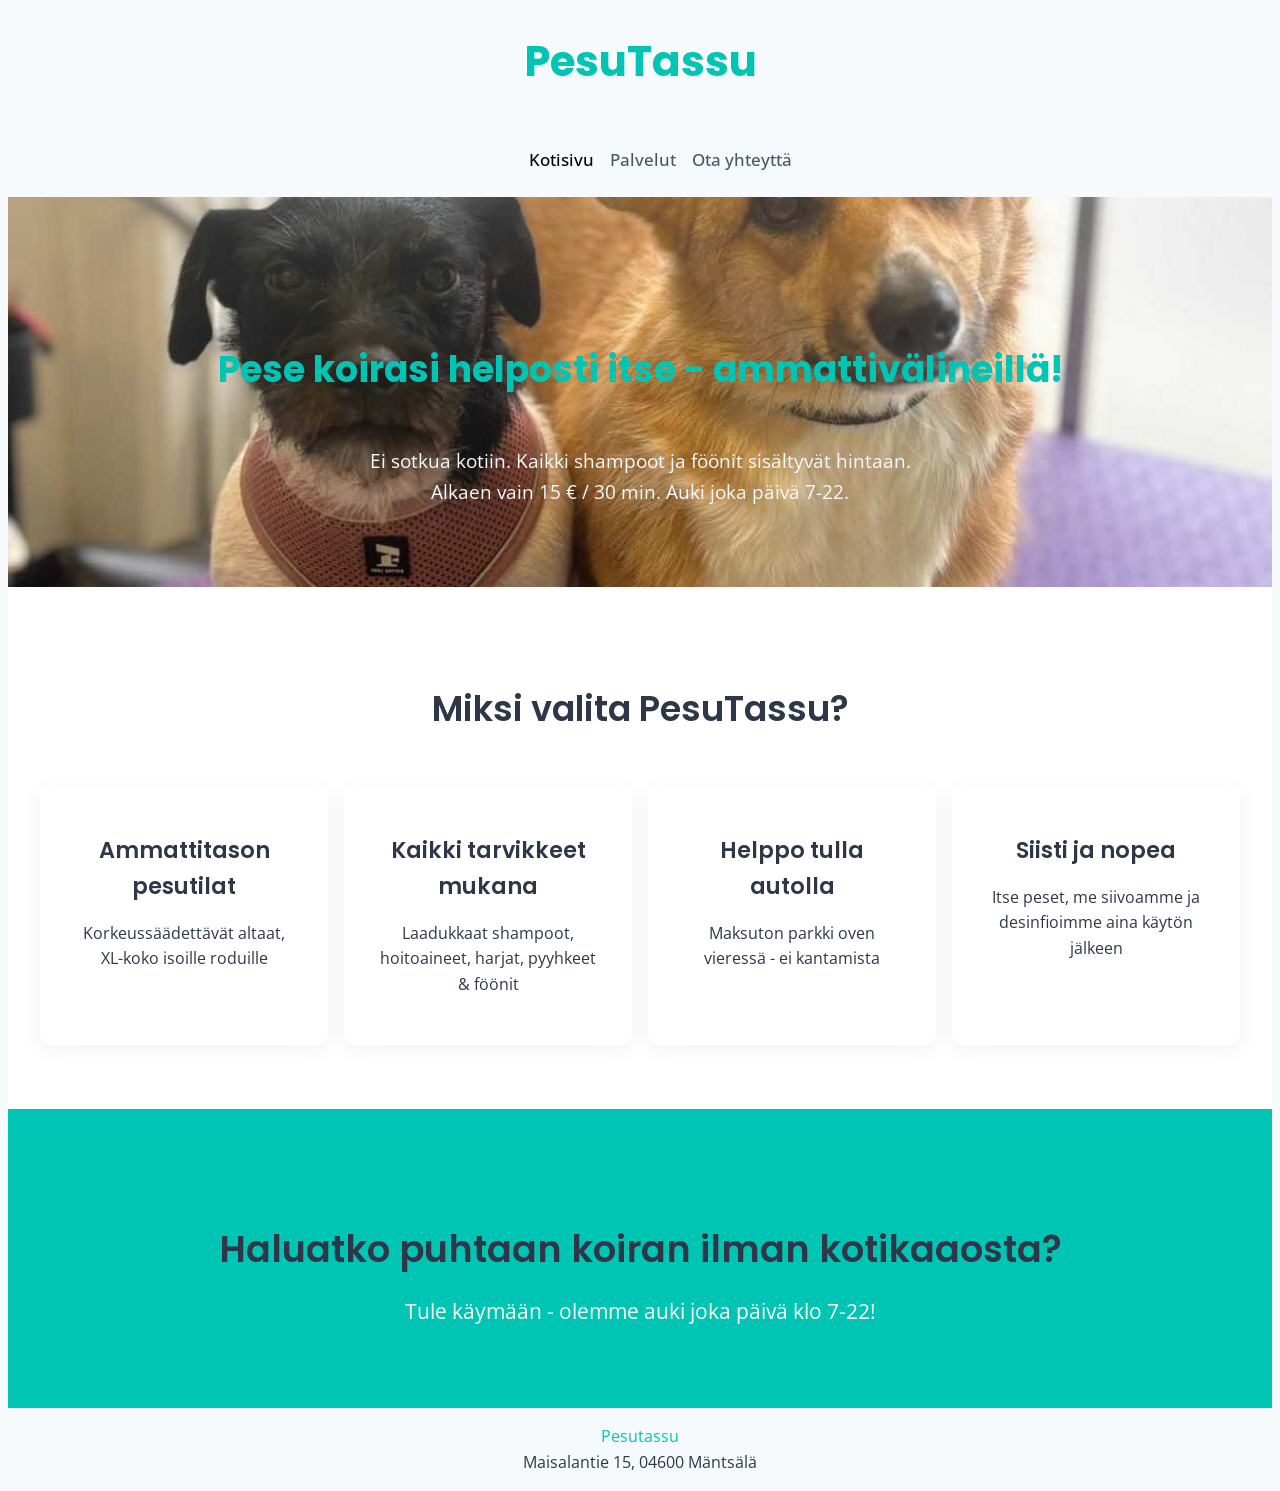
==== index.html @ 4fed0d5c "Add files via upload" ====
<!DOCTYPE html>
<html lang="fi">

<head>

    <title>PesuTassu</title> 

  <meta name="viewport" content="width=device-width, initial-scale=1">  
  <meta charset="UTF-8">
  <meta name="author" content="Topi">
  <!-- lisää meta-elementtejä -->
<link rel="preconnect" href="https://fonts.googleapis.com">
  <link rel="preconnect" href="https://fonts.gstatic.com" crossorigin>
  <link href="https://fonts.googleapis.com/css2?family=Poppins:wght@500;600;700&family=Open+Sans:wght@400;500;600&display=swap" rel="stylesheet">

  <link href="tyyli.css" rel="stylesheet" type="text/css">


</head>

<body>

  <header>

  <h1>PesuTassu</h1>

  <nav class="topnav">
<ul>
  <li><a href="index.html" class="active">Kotisivu</a></li> 
  <li><a href="palvelut.html">Palvelut</a></li> 
  <li><a href="yhteystiedot.html" >Ota yhteyttä</a></li>
</ul>
  </nav>
  
  </header>

<main> 

   <section class="kansi">
    <div class="container">
      <h4>Pese koirasi helposti itse - ammatti&shy;välineillä!</h4>
      <p>Ei sotkua kotiin. Kaikki shampoot ja föönit sisältyvät hintaan.<br>Alkaen vain 15 € / 30 min. Auki joka päivä 7-22.</p>
    </div>
  </section>

<section class="features">
    <div class="container">
      <h2>Miksi valita PesuTassu?</h2>
      
      <div class="feature-grid">
        <div class="feature-card">
          <h3> Ammattitason pesutilat</h3>
          <p>Korkeussäädettävät altaat, XL-koko isoille roduille</p>
        </div>
        <div class="feature-card">
          <h3> Kaikki tarvikkeet mukana</h3>
          <p>Laadukkaat shampoot, hoitoaineet, harjat, pyyhkeet & föönit</p>
        </div>
        <div class="feature-card">
          <h3> Helppo tulla autolla</h3>
          <p>Maksuton parkki oven vieressä - ei kantamista</p>
        </div>
        <div class="feature-card">
          <h3> Siisti ja nopea</h3>
          <p>Itse peset, me siivoamme ja desinfioimme aina käytön jälkeen</p>
        </div>
      </div>
    </div>
  </section>

<section class="banneri">
    <div class="container">
      <h2>Haluatko puhtaan koiran ilman kotikaaosta?</h2>
      <p>Tule käymään - olemme auki joka päivä klo 7-22!</p>
    </div>
</section>

  <footer>
  <p><span class="korostus">Pesutassu</span><br>
Maisalantie 15, 04600 Mäntsälä<br>
  </footer>


  







</main>

</body>

</html>
---- tyyli.css ----
:root {
  --primary: #00c4b4;            
  --dark:    #2d3748;
  --gray:    #4a5568;
  --light:   #f7fafc;
  --white:   #ffffff;
  --black:  #000000;
}

header, footer {text-align: center;}

.korostus {
  color: var(--primary);
}

.topnav ul {
  list-style: none;
  display: flex;
  flex-wrap: wrap;
  gap: 1rem 1rem;
  justify-content: center;
}

.topnav {
  color: var(--gray);
  text-decoration: none;
  font-weight: 500;
  font-size: 1.05rem;
  padding: 0.4rem 0;
  
}

.container {
  max-width: 1200px;
  margin: 0 auto;
  padding: 0 1.5rem;
  
}



/* fontit */
body {
  font-family: 'Open Sans', system-ui, sans-serif;
  color: var(--dark);
  background: var(--light);
  line-height: 1.6;
}

h1 {
  font-family: 'Poppins', sans-serif;
  font-weight: 700;
  color: var(--primary);
  font-size: 42px;
}

h2, h3 {
  font-family: 'Poppins', sans-serif;
  font-weight: 600;
  color: var(--dark);
}

h4 {
  font-family: 'Poppins', sans-serif;
  font-weight: 700;
  color: var(--primary);
  font-size: 36px;
}

/* kotisivu */

/* kansikuva */

.kansi {
  background: linear-gradient(rgba(248, 247, 247, 0.199), rgba(247, 248, 248, 0)),
              url(kuvat/kansikuva.jpg) center/100% auto no-repeat;
  text-align: center;
  padding: 6rem 1rem 5rem;
  color: var(--dark);
  background-position: center;
  background-size: cover;
  background-repeat: no-repeat;
}

.kansi h1 {
  font-size: 2.5rem;
  margin-bottom: 1.2rem;
}

.kansi p {
  font-size: 1.2rem;
  max-width: 680px;
  margin: 0 auto;
  color: var(--light);
}

/* kortit */


.features {
  padding: 4rem 0;
  background: white;
}

.features h2 {
  text-align: center;
  font-size: 2.2rem;
  margin-bottom: 3rem;
}

 .feature-grid {
  display: grid;
  grid-template-columns: 4fr;
  gap: 1rem;
  justify-content: center;
 }

.feature-card {
  background: var(--white);
  border-radius: 12px;
  padding: 2rem;
  box-shadow: 0 4px 20px rgba(0,0,0,0.06);
  text-align: center;
}

.feature-card h3 {
  margin: 1rem 0 0.8rem;
  font-size: 1.4rem;
}

/* palvelut */

.pesulakuva {
   background: linear-gradient(rgba(248, 247, 247, 0.199), rgba(247, 248, 248, 0)),
              url(kuvat/pesula.jpg) center/100% auto no-repeat;
  text-align: center;
  padding: 6rem 1rem 5rem;
  color: var(--dark);
  background-position: center;
  background-size: cover;
  background-repeat: no-repeat;
}

.pesulakuva p {
  font-size: 1.2rem;
  max-width: 680px;
  margin: 0 auto;
  color: var(--light);
}

.palvelut {
  padding: 4rem 0;

}

.palvelut div {
  margin-bottom: 2rem;
  display: flex;
  align-items: center;
  gap: 1.5rem;
  flex-wrap: wrap;
  max-width: 600px;
}

.pesukuva {
  width: 300px;
  border-radius: 12px;
  box-shadow: 0 4px 20px rgba(0,0,0,0.06);
   width: 50%;
  height: auto;
}

.palvelut h2 {
  text-align: center;
  font-size: 2.2rem;
  margin-bottom: 3rem;
}


/* yhteystiedot */

.google-map {
  display: flex;
  justify-content: center;
  margin: 2rem 0;
}

.google-map iframe {
     height: 500px;
     width: 500px;
     border-radius: 2em;
     border: none;
     justify-content: center;
     
     
     
} 


.yhteystiedot2 {
  max-width: 600px;
  display: flex;
  flex-direction: column;
  gap: 1rem;
  text-align: center;
  justify-content: center;
  margin: 0 auto;



}



/* banneri */
.banneri {
  background: var(--primary);
  color: white;
  text-align: center;
  padding: 5rem 1rem;
}

.banneri h2 {
  font-size: 2.3rem;
  margin-bottom: 1rem;
  hyphens: auto;
}

.banneri p {
  font-size: 1.3rem;
  max-width: 700px;
  margin: 0 auto;
}       


/* navigointi */
#topnav ul {padding-left: 0px;}
        & li {display: inline-block;}
        & a {color:var(--primary-color);
                text-decoration: none;}
        & a.active {color:black}
    




/* mobiili */
@media screen and (max-width: 430px) 
{
nav li {display: block;
        text-align: left;}  
header {display:flex;
        flex-direction: column;}
.feature-grid {
      flex-direction: column;
      align-items: center;}
}
               


/* keskikokoiset näytöt */
@media screen and (min-width: 431px)
{
.flex_container {display: flex;
                gap:10px}
.flex_item {flex:1}
.feature-grid {grid-template-columns: repeat(2, 1fr);}

}

/* isot näytöt */
@media screen and (min-width: 1200px)

{
.feature-grid {grid-template-columns: repeat(4, 1fr);}
}
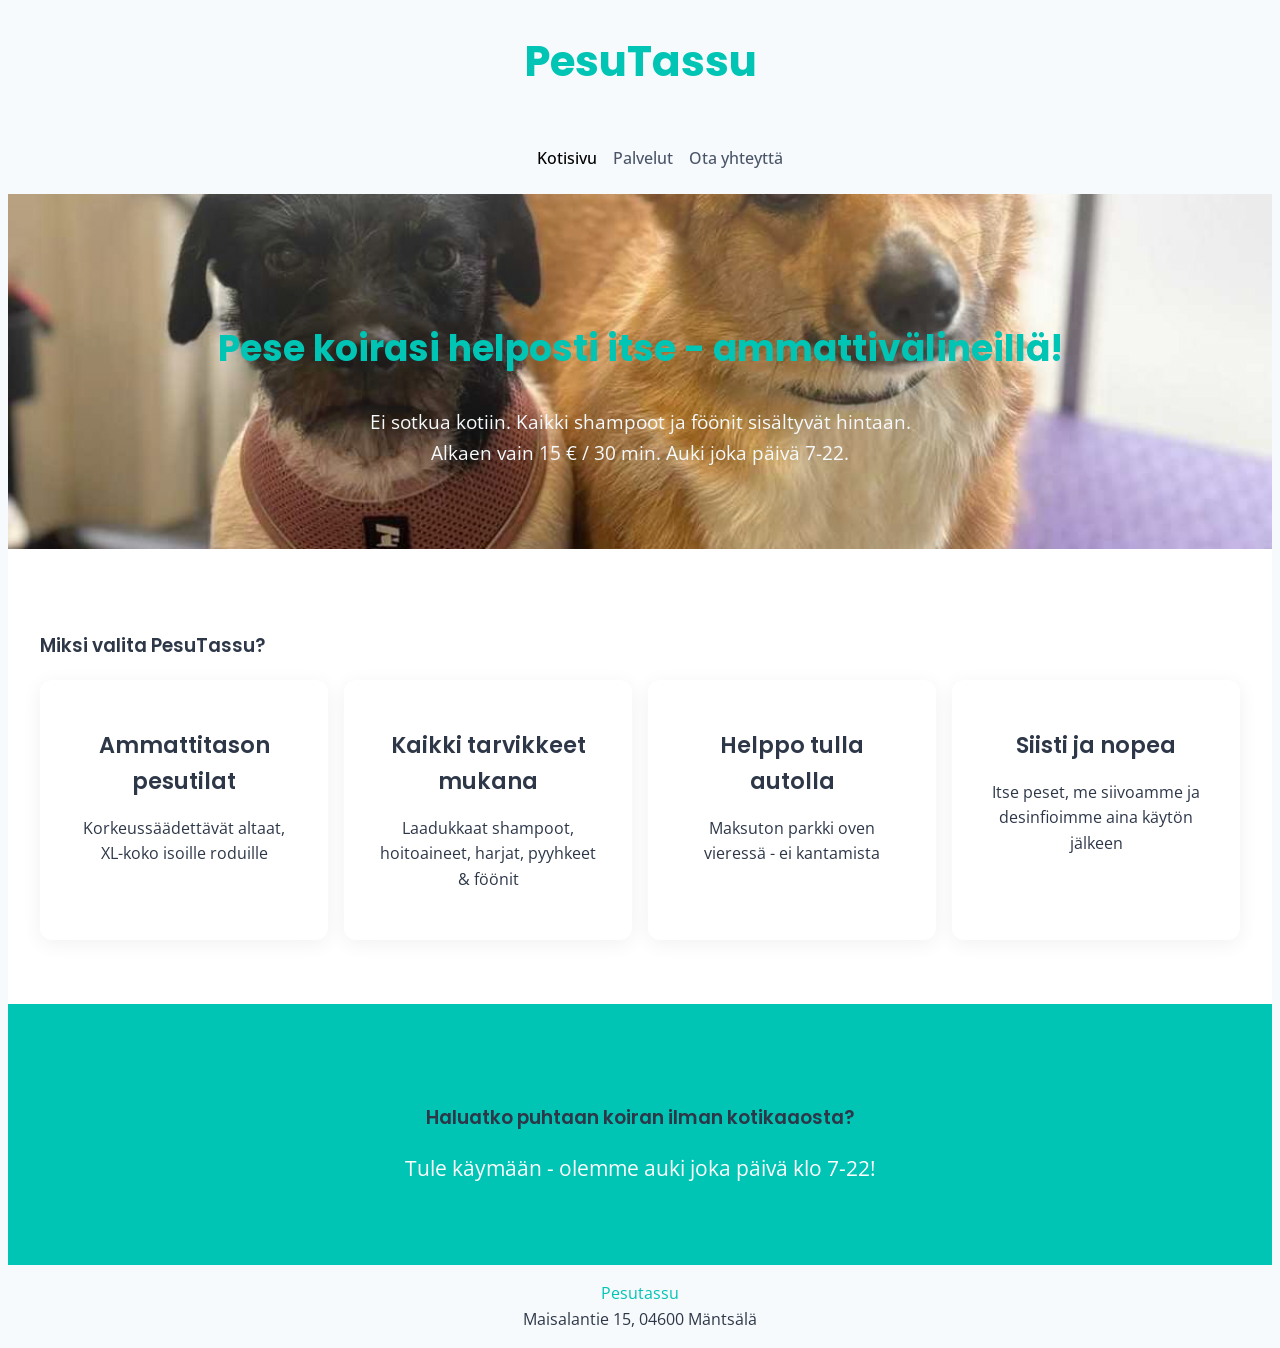
==== commit f85a3d22: "Add files via upload" ====
--- a/index.html
+++ b/index.html
@@ -38,14 +38,14 @@
 
    <section class="kansi">
     <div class="container">
-      <h4>Pese koirasi helposti itse - ammatti&shy;välineillä!</h4>
+      <h2>Pese koirasi helposti itse - ammatti&shy;välineillä!</h2>
       <p>Ei sotkua kotiin. Kaikki shampoot ja föönit sisältyvät hintaan.<br>Alkaen vain 15 € / 30 min. Auki joka päivä 7-22.</p>
     </div>
   </section>
 
 <section class="features">
     <div class="container">
-      <h2>Miksi valita PesuTassu?</h2>
+      <h3>Miksi valita PesuTassu?</h3>
       
       <div class="feature-grid">
         <div class="feature-card">
@@ -70,7 +70,7 @@
 
 <section class="banneri">
     <div class="container">
-      <h2>Haluatko puhtaan koiran ilman kotikaaosta?</h2>
+      <h3>Haluatko puhtaan koiran ilman kotikaaosta?</h3>
       <p>Tule käymään - olemme auki joka päivä klo 7-22!</p>
     </div>
 </section>
--- a/tyyli.css
+++ b/tyyli.css
@@ -7,27 +7,41 @@
   --black:  #000000;
 }
 
-header, footer {text-align: center;}
+header, footer {
+  text-align: center;
+  
+}
 
 .korostus {
   color: var(--primary);
 }
 
+/* navigointi */
+
 .topnav ul {
   list-style: none;
   display: flex;
   flex-wrap: wrap;
   gap: 1rem 1rem;
   justify-content: center;
+  color: var(--gray) ;
+
+
+}
+
+.topnav a.active {color:black;}
+
+.topnav a {
+  color: var(--primary-color);
+  text-decoration: none;
 }
 
 .topnav {
   color: var(--gray);
-  text-decoration: none;
   font-weight: 500;
-  font-size: 1.05rem;
+  font-size: 1rem;
   padding: 0.4rem 0;
-  
+  justify-content: center;
 }
 
 .container {
@@ -54,13 +68,13 @@
   font-size: 42px;
 }
 
-h2, h3 {
+h3 {
   font-family: 'Poppins', sans-serif;
   font-weight: 600;
   color: var(--dark);
 }
 
-h4 {
+h2 {
   font-family: 'Poppins', sans-serif;
   font-weight: 700;
   color: var(--primary);
@@ -233,14 +247,6 @@
 }       
 
 
-/* navigointi */
-#topnav ul {padding-left: 0px;}
-        & li {display: inline-block;}
-        & a {color:var(--primary-color);
-                text-decoration: none;}
-        & a.active {color:black}
-    
-
 
 
 
